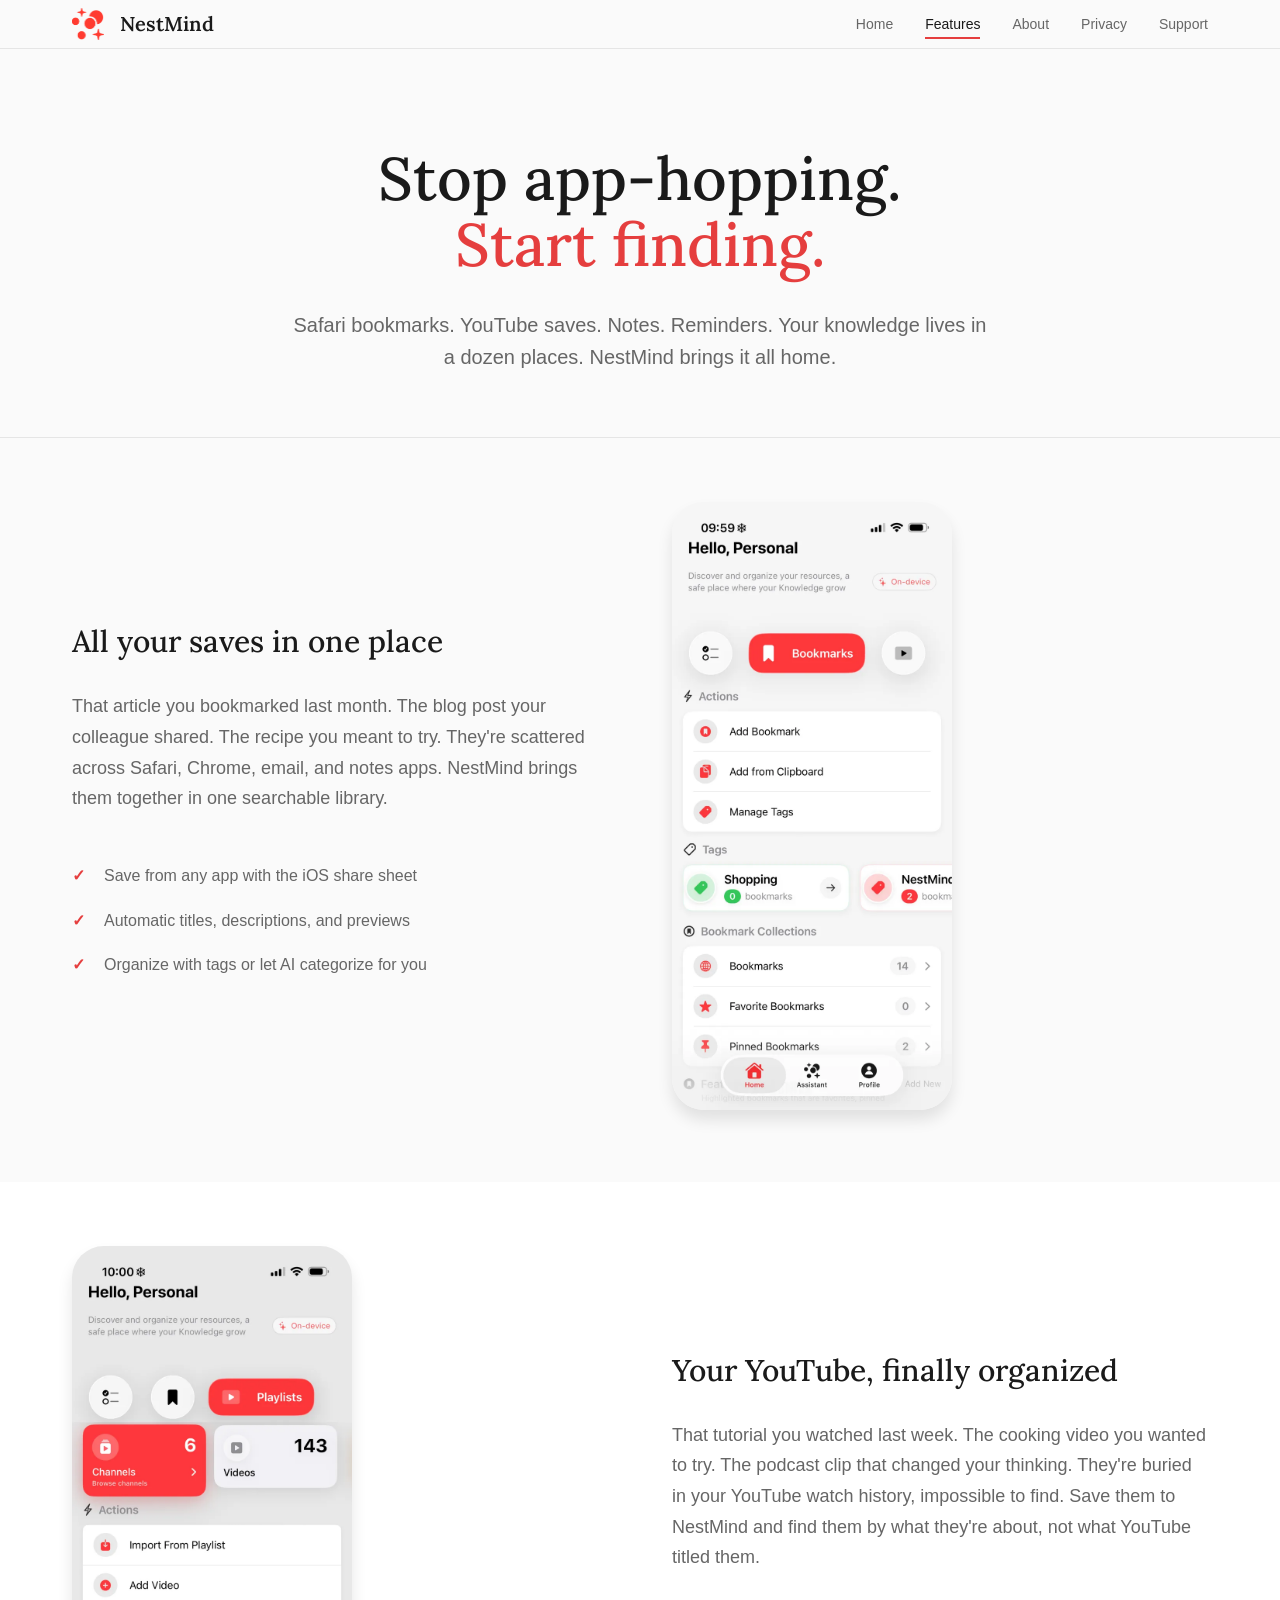
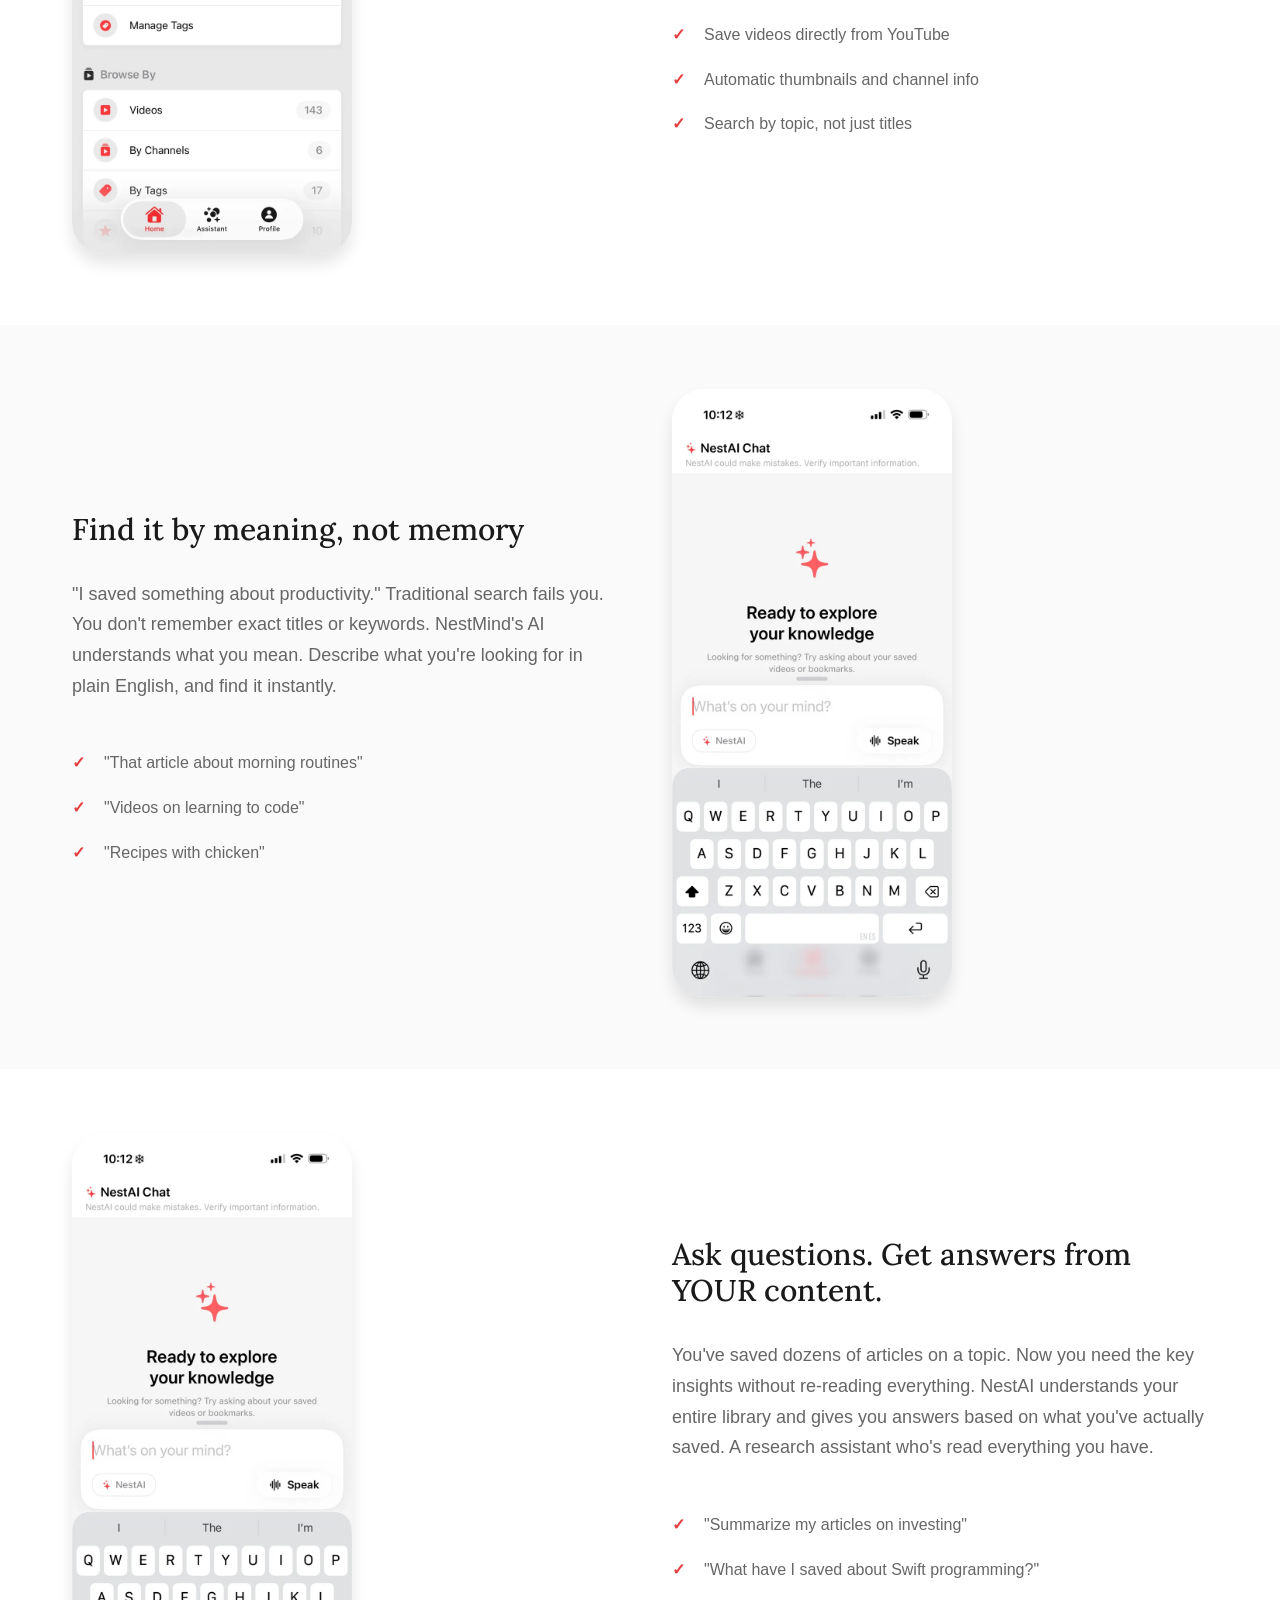
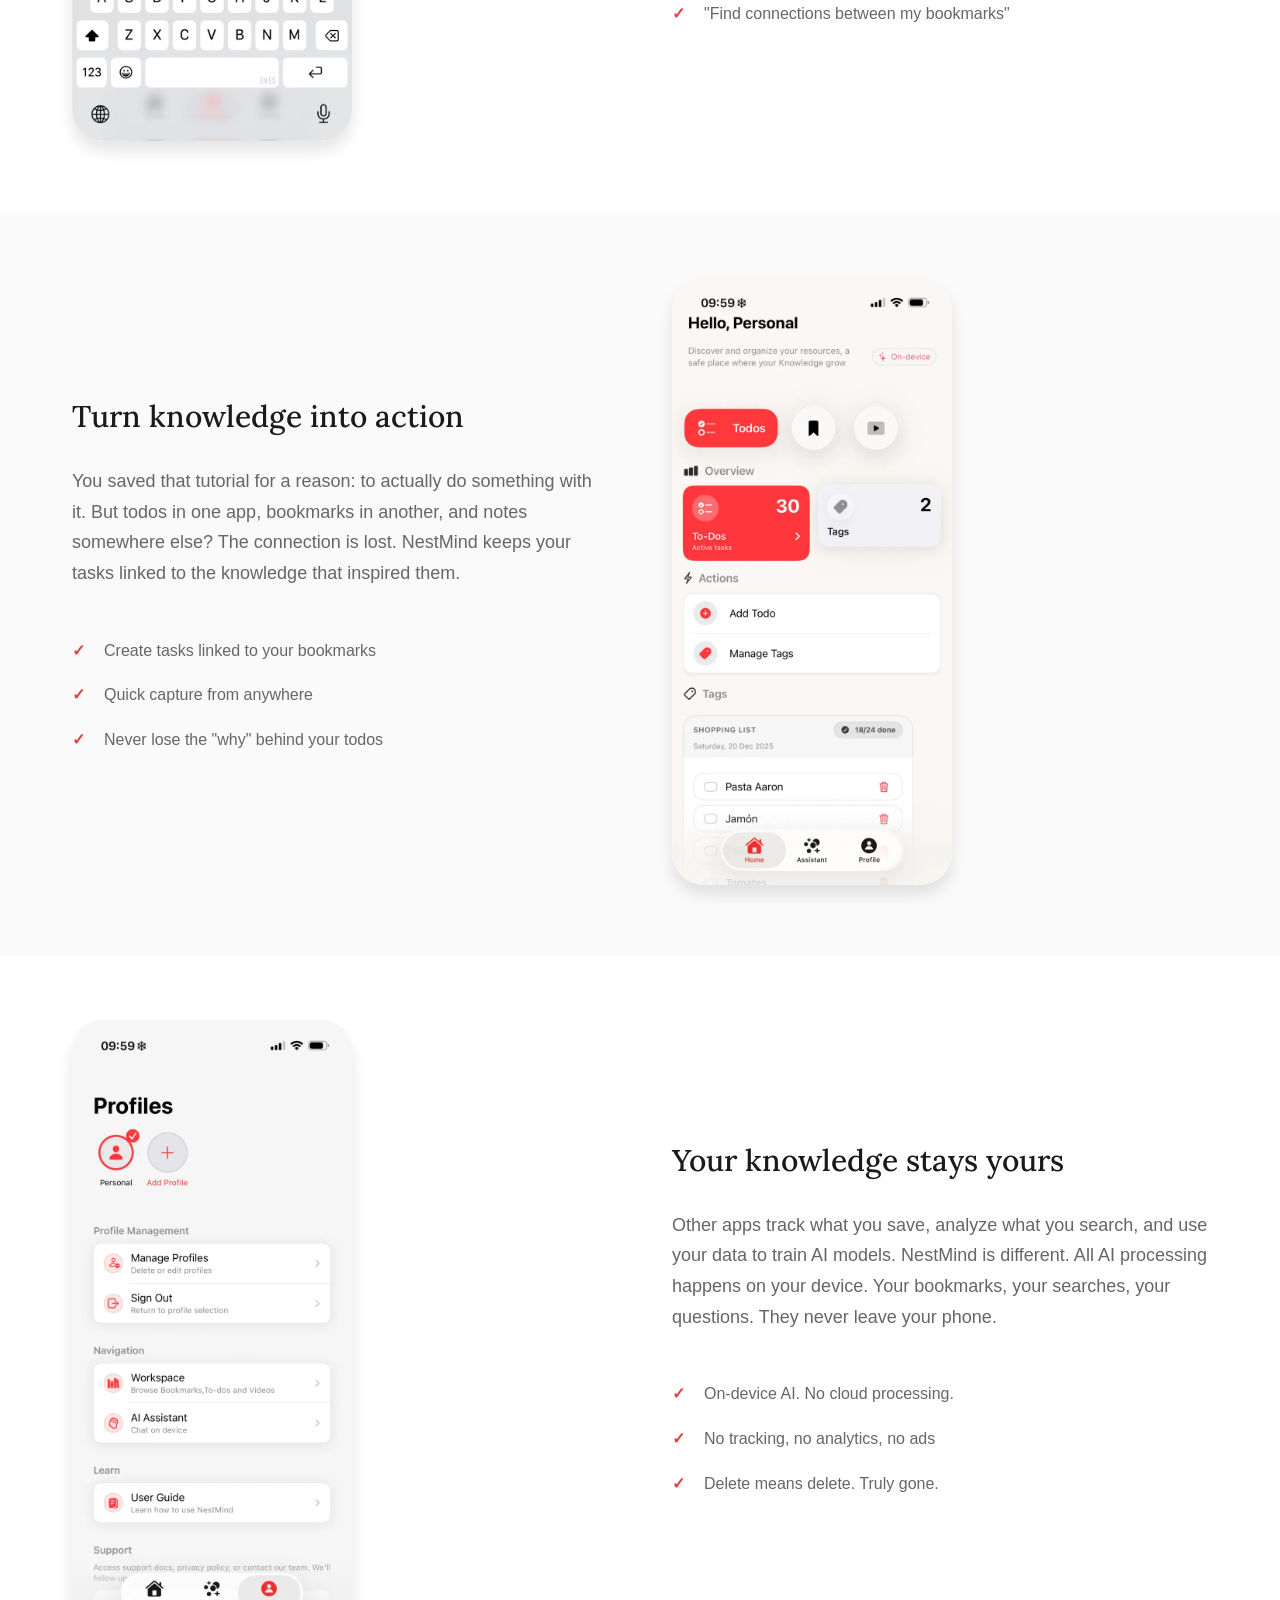
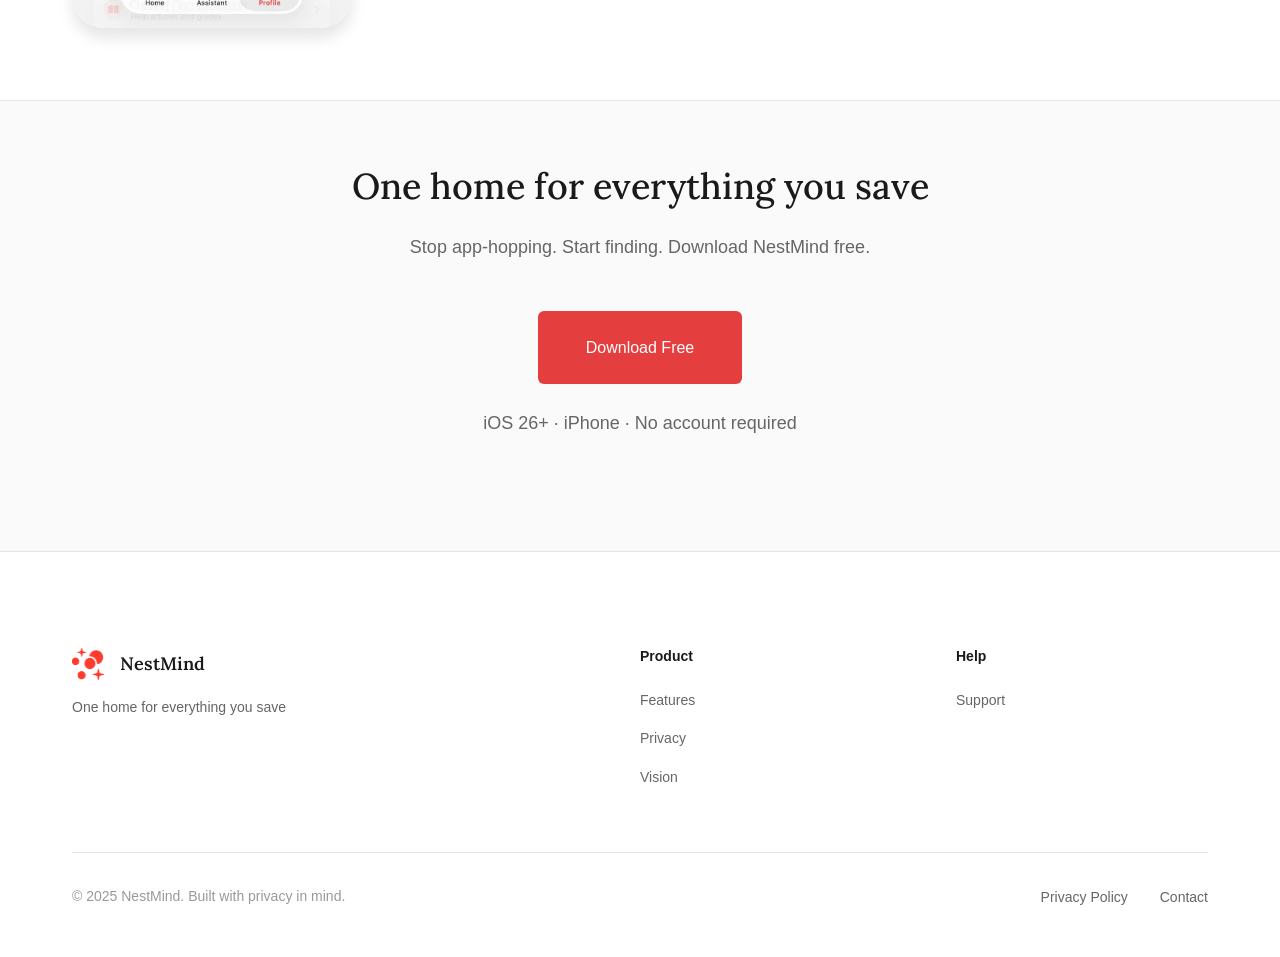
==== features.html @ b5175167 "new website" ====
<!doctype html>
<html lang="en">
    <head>
        <meta charset="UTF-8" />
        <meta name="viewport" content="width=device-width, initial-scale=1.0" />
        <meta
            name="description"
            content="NestMind Features - One home for your bookmarks, videos, and todos. Find anything by meaning, not memory. All AI runs on-device."
        />
        <title>Features - NestMind</title>
        <link rel="icon" type="image/x-icon" href="favicon.ico" />
        <link rel="stylesheet" href="css/styles.css" />
    </head>
    <body>
        <!-- Navigation -->
        <nav class="nav">
            <div class="container">
                <div class="nav-content">
                    <a href="index.html" class="nav-logo">
                        <img
                            src="images/nestmind-icon.png"
                            alt="NestMind"
                            class="logo-icon"
                            style="width: 32px; height: 32px"
                        />
                        <span class="logo-text">NestMind</span>
                    </a>
                    <div class="nav-links">
                        <a href="index.html" class="nav-link">Home</a>
                        <a href="features.html" class="nav-link active"
                            >Features</a
                        >
                        <a href="vision.html" class="nav-link">About</a>
                        <a href="privacy.html" class="nav-link">Privacy</a>
                        <a href="support.html" class="nav-link">Support</a>
                    </div>
                </div>
            </div>
        </nav>

        <!-- Hero -->
        <section
            class="hero"
            style="padding: var(--space-3xl) 0 var(--space-2xl)"
        >
            <div class="container">
                <h1 class="hero-title" style="text-align: center">
                    Stop app-hopping.<br />
                    <span class="gradient-text">Start finding.</span>
                </h1>
                <p
                    class="hero-description"
                    style="text-align: center; max-width: 700px; margin: 0 auto"
                >
                    Safari bookmarks. YouTube saves. Notes. Reminders. Your
                    knowledge lives in a dozen places. NestMind brings it all
                    home.
                </p>
            </div>
        </section>

        <!-- Feature: Smart Library -->
        <section class="feature-detail" id="smart-library">
            <div class="container">
                <div class="feature-detail-grid">
                    <div class="feature-detail-content slide-left">
                        <h2 class="feature-detail-title">
                            All your saves in one place
                        </h2>
                        <p class="feature-detail-description">
                            That article you bookmarked last month. The blog
                            post your colleague shared. The recipe you meant to
                            try. They're scattered across Safari, Chrome, email,
                            and notes apps. NestMind brings them together in one
                            searchable library.
                        </p>
                        <ul class="feature-list-simple">
                            <li>Save from any app with the iOS share sheet</li>
                            <li>
                                Automatic titles, descriptions, and previews
                            </li>
                            <li>
                                Organize with tags or let AI categorize for you
                            </li>
                        </ul>
                    </div>
                    <div class="feature-detail-visual slide-right">
                        <div class="phone-mockup">
                            <img
                                src="images/screenshot-bookmarks.webp"
                                alt="Your personal library"
                            />
                        </div>
                    </div>
                </div>
            </div>
        </section>

        <!-- Feature: YouTube Videos -->
        <section class="feature-detail alt" id="videos">
            <div class="container">
                <div class="feature-detail-grid">
                    <div class="feature-detail-visual slide-left">
                        <div class="phone-mockup">
                            <img
                                src="images/screenshot-home.webp"
                                alt="Your video library"
                            />
                        </div>
                    </div>
                    <div class="feature-detail-content slide-right">
                        <h2 class="feature-detail-title">
                            Your YouTube, finally organized
                        </h2>
                        <p class="feature-detail-description">
                            That tutorial you watched last week. The cooking
                            video you wanted to try. The podcast clip that
                            changed your thinking. They're buried in your
                            YouTube watch history, impossible to find. Save them
                            to NestMind and find them by what they're about, not
                            what YouTube titled them.
                        </p>
                        <ul class="feature-list-simple">
                            <li>Save videos directly from YouTube</li>
                            <li>Automatic thumbnails and channel info</li>
                            <li>Search by topic, not just titles</li>
                        </ul>
                    </div>
                </div>
            </div>
        </section>

        <!-- Feature: Semantic Search -->
        <section class="feature-detail" id="semantic-search">
            <div class="container">
                <div class="feature-detail-grid">
                    <div class="feature-detail-content slide-left">
                        <h2 class="feature-detail-title">
                            Find it by meaning, not memory
                        </h2>
                        <p class="feature-detail-description">
                            "I saved something about productivity." Traditional
                            search fails you. You don't remember exact titles or
                            keywords. NestMind's AI understands what you mean.
                            Describe what you're looking for in plain English,
                            and find it instantly.
                        </p>
                        <ul class="feature-list-simple">
                            <li>"That article about morning routines"</li>
                            <li>"Videos on learning to code"</li>
                            <li>"Recipes with chicken"</li>
                        </ul>
                    </div>
                    <div class="feature-detail-visual slide-right">
                        <div class="phone-mockup">
                            <img
                                src="images/screenshot-assistant.webp"
                                alt="Semantic search"
                            />
                        </div>
                    </div>
                </div>
            </div>
        </section>

        <!-- Feature: AI Assistant -->
        <section class="feature-detail alt" id="ai-assistant">
            <div class="container">
                <div class="feature-detail-grid">
                    <div class="feature-detail-visual slide-left">
                        <div class="phone-mockup">
                            <img
                                src="images/screenshot-assistant.webp"
                                alt="AI assistant"
                            />
                        </div>
                    </div>
                    <div class="feature-detail-content slide-right">
                        <h2 class="feature-detail-title">
                            Ask questions. Get answers from YOUR content.
                        </h2>
                        <p class="feature-detail-description">
                            You've saved dozens of articles on a topic. Now you
                            need the key insights without re-reading everything.
                            NestAI understands your entire library and gives you
                            answers based on what you've actually saved. A
                            research assistant who's read everything you have.
                        </p>
                        <ul class="feature-list-simple">
                            <li>"Summarize my articles on investing"</li>
                            <li>
                                "What have I saved about Swift programming?"
                            </li>
                            <li>"Find connections between my bookmarks"</li>
                        </ul>
                    </div>
                </div>
            </div>
        </section>

        <!-- Feature: Task Management -->
        <section class="feature-detail" id="todos">
            <div class="container">
                <div class="feature-detail-grid">
                    <div class="feature-detail-content slide-left">
                        <h2 class="feature-detail-title">
                            Turn knowledge into action
                        </h2>
                        <p class="feature-detail-description">
                            You saved that tutorial for a reason: to actually do
                            something with it. But todos in one app, bookmarks
                            in another, and notes somewhere else? The connection
                            is lost. NestMind keeps your tasks linked to the
                            knowledge that inspired them.
                        </p>
                        <ul class="feature-list-simple">
                            <li>Create tasks linked to your bookmarks</li>
                            <li>Quick capture from anywhere</li>
                            <li>Never lose the "why" behind your todos</li>
                        </ul>
                    </div>
                    <div class="feature-detail-visual slide-right">
                        <div class="phone-mockup">
                            <img
                                src="images/screenshot-todos.webp"
                                alt="Task management"
                            />
                        </div>
                    </div>
                </div>
            </div>
        </section>

        <!-- Feature: Privacy -->
        <section class="feature-detail alt" id="privacy">
            <div class="container">
                <div class="feature-detail-grid">
                    <div class="feature-detail-visual slide-left">
                        <div class="phone-mockup">
                            <img
                                src="images/screenshot-settings.webp"
                                alt="Privacy settings"
                            />
                        </div>
                    </div>
                    <div class="feature-detail-content slide-right">
                        <h2 class="feature-detail-title">
                            Your knowledge stays yours
                        </h2>
                        <p class="feature-detail-description">
                            Other apps track what you save, analyze what you
                            search, and use your data to train AI models.
                            NestMind is different. All AI processing happens on
                            your device. Your bookmarks, your searches, your
                            questions. They never leave your phone.
                        </p>
                        <ul class="feature-list-simple">
                            <li>On-device AI. No cloud processing.</li>
                            <li>No tracking, no analytics, no ads</li>
                            <li>Delete means delete. Truly gone.</li>
                        </ul>
                    </div>
                </div>
            </div>
        </section>

        <!-- CTA -->
        <section class="final-cta">
            <div class="container">
                <div class="cta-content fade-in">
                    <h2>One home for everything you save</h2>
                    <p>
                        Stop app-hopping. Start finding. Download NestMind free.
                    </p>
                    <div class="cta-buttons">
                        <a
                            href="https://apps.apple.com/app/nestmind"
                            class="btn btn-primary btn-large"
                            >Download Free</a
                        >
                    </div>
                    <p class="cta-note">
                        iOS 26+ · iPhone · No account required
                    </p>
                </div>
            </div>
        </section>

        <!-- Footer -->
        <footer class="footer">
            <div class="container">
                <div class="footer-content">
                    <div class="footer-section">
                        <div class="footer-logo">
                            <img
                                src="images/nestmind-icon.png"
                                alt="NestMind"
                                class="logo-icon"
                                style="width: 32px; height: 32px"
                            />
                            <span class="logo-text">NestMind</span>
                        </div>
                        <p class="footer-tagline">
                            One home for everything you save
                        </p>
                    </div>

                    <div class="footer-section">
                        <h4>Product</h4>
                        <a href="features.html">Features</a>
                        <a href="privacy.html">Privacy</a>
                        <a href="vision.html">Vision</a>
                    </div>

                    <div class="footer-section">
                        <h4>Help</h4>
                        <a href="support.html">Support</a>
                    </div>
                </div>

                <div class="footer-bottom">
                    <p>© 2025 NestMind. Built with privacy in mind.</p>
                    <div class="footer-links">
                        <a href="privacy.html">Privacy Policy</a>
                        <a href="support.html">Contact</a>
                    </div>
                </div>
            </div>
        </footer>
        <script src="js/animations.js"></script>
    </body>
</html>
---- css/styles.css ----
/* ============================================
   ZED-INSPIRED DESIGN SYSTEM
   Clean, Professional, Editorial
   ============================================ */

/* Import Lora serif for headings */
@import url("https://fonts.googleapis.com/css2?family=Lora:wght@400;500;600;700&display=swap");

/* ============================================
   CSS CUSTOM PROPERTIES (DESIGN TOKENS)
   ============================================ */

:root {
    /* Colors - Light Mode (Default) */
    --color-bg-primary: #fafafa;
    --color-bg-secondary: #ffffff;
    --color-bg-tertiary: #f0f0f0;
    --color-text-primary: #1a1a1a;
    --color-text-secondary: #666666;
    --color-text-tertiary: #999999;
    --color-border: #e5e5e5;
    --color-accent: #e53e3e;
    --color-accent-hover: #c53030;

    /* Spacing System */
    --space-xs: 8px;
    --space-sm: 16px;
    --space-md: 24px;
    --space-lg: 32px;
    --space-xl: 48px;
    --space-2xl: 64px;
    --space-3xl: 96px;
    --space-4xl: 128px;

    /* Typography */
    --font-sans:
        -apple-system, BlinkMacSystemFont, "Segoe UI", "Roboto", sans-serif;
    --font-serif: "Lora", Georgia, serif;
    --font-mono: "SF Mono", "Monaco", "Inconsolata", monospace;

    --text-xs: 13px;
    --text-sm: 14px;
    --text-base: 16px;
    --text-lg: 18px;
    --text-xl: 20px;
    --text-2xl: 24px;
    --text-3xl: 30px;
    --text-4xl: 36px;
    --text-5xl: 48px;
    --text-6xl: 60px;
    --text-7xl: 72px;

    /* Layout */
    --container-width: 1200px;

    /* Animation */
    --transition-fast: 150ms;
    --transition-base: 200ms;
    --transition-slow: 300ms;
    --ease-in-out: cubic-bezier(0.4, 0, 0.2, 1);
    --ease-out: cubic-bezier(0, 0, 0.2, 1);

    /* Shadows */
    --shadow-sm: 0 1px 2px rgba(0, 0, 0, 0.05);
    --shadow-md: 0 4px 6px rgba(0, 0, 0, 0.07);
    --shadow-lg: 0 10px 15px rgba(0, 0, 0, 0.1);
}

/* Dark Mode Colors */
.dark {
    --color-bg-primary: #0a0a0a;
    --color-bg-secondary: #141414;
    --color-bg-tertiary: #1f1f1f;
    --color-text-primary: #fafafa;
    --color-text-secondary: #a0a0a0;
    --color-text-tertiary: #6b6b6b;
    --color-border: #2a2a2a;
    --shadow-sm: 0 1px 2px rgba(0, 0, 0, 0.3);
    --shadow-md: 0 4px 6px rgba(0, 0, 0, 0.4);
    --shadow-lg: 0 10px 15px rgba(0, 0, 0, 0.5);
}

/* ============================================
   RESET & BASE STYLES
   ============================================ */

* {
    margin: 0;
    padding: 0;
    box-sizing: border-box;
}

html {
    scroll-behavior: smooth;
    background-color: #fafafa;
}

body {
    font-family: var(--font-sans);
    font-size: var(--text-base);
    line-height: 1.6;
    color: var(--color-text-primary);
    background-color: #fafafa !important;
    -webkit-font-smoothing: antialiased;
    -moz-osx-font-smoothing: grayscale;
    transition:
        background-color var(--transition-base) var(--ease-in-out),
        color var(--transition-base) var(--ease-in-out);
}

.disable-transitions * {
    transition: none !important;
}

/* ============================================
   TYPOGRAPHY
   ============================================ */

h1,
h2,
h3,
h4,
h5,
h6 {
    font-family: var(--font-serif);
    font-weight: 500;
    line-height: 1.2;
    color: var(--color-text-primary);
}

h1 {
    font-size: var(--text-6xl);
}
h2 {
    font-size: var(--text-4xl);
}
h3 {
    font-size: var(--text-2xl);
}
h4 {
    font-size: var(--text-xl);
}
h5 {
    font-size: var(--text-lg);
}
h6 {
    font-size: var(--text-base);
}

p {
    margin-bottom: var(--space-md);
    color: var(--color-text-secondary);
    line-height: 1.7;
}

a {
    color: var(--color-accent);
    text-decoration: none;
    transition: color var(--transition-base) var(--ease-in-out);
}

a:hover {
    color: var(--color-accent-hover);
}

/* ============================================
   LAYOUT
   ============================================ */

.container {
    max-width: var(--container-width);
    margin: 0 auto;
    padding: 0 var(--space-lg);
}

@media (max-width: 768px) {
    .container {
        padding: 0 var(--space-md);
    }
}

/* ============================================
   NAVIGATION
   ============================================ */

.nav {
    position: sticky;
    top: 0;
    z-index: 1000;
    background-color: var(--color-bg-primary);
    border-bottom: 1px solid var(--color-border);
}

.nav-content {
    display: flex;
    justify-content: space-between;
    align-items: center;
    padding: var(--space-xs) 0;
}

.nav-logo {
    display: flex;
    align-items: center;
    gap: var(--space-sm);
    font-family: var(--font-serif);
    font-size: var(--text-xl);
    font-weight: 600;
    color: var(--color-text-primary);
}

.nav-logo:hover {
    color: var(--color-text-primary);
}

.logo-icon {
    font-size: var(--text-2xl);
}

.nav-links {
    display: flex;
    align-items: center;
    gap: var(--space-lg);
}

.nav-link {
    position: relative;
    color: var(--color-text-secondary);
    font-size: var(--text-sm);
    font-weight: 500;
    transition: color var(--transition-base) var(--ease-in-out);
}

.nav-link::after {
    content: "";
    position: absolute;
    bottom: -4px;
    left: 0;
    width: 0;
    height: 2px;
    background-color: var(--color-accent);
    transition: width var(--transition-slow) var(--ease-out);
}

.nav-link:hover,
.nav-link.active {
    color: var(--color-text-primary);
}

.nav-link:hover::after,
.nav-link.active::after {
    width: 100%;
}

/* Theme Toggle */
.theme-toggle {
    background: none;
    border: 1px solid var(--color-border);
    border-radius: 50%;
    width: 36px;
    height: 36px;
    display: flex;
    align-items: center;
    justify-content: center;
    cursor: pointer;
    transition: all var(--transition-base) var(--ease-in-out);
}

.theme-toggle:hover {
    background-color: var(--color-bg-secondary);
}

.theme-icon {
    font-size: var(--text-base);
}

/* ============================================
   HERO SECTION
   ============================================ */

.hero {
    position: relative;
    padding: var(--space-2xl) 0;
    border-bottom: 1px solid var(--color-border);
}

.hero-content {
    max-width: 800px;
}

.hero-badge {
    display: inline-flex;
    align-items: center;
    gap: var(--space-sm);
    padding: var(--space-xs) var(--space-md);
    background-color: var(--color-bg-secondary);
    border: 1px solid var(--color-border);
    border-radius: 999px;
    font-size: var(--text-sm);
    color: var(--color-accent);
    margin-bottom: var(--space-lg);
}

.badge-dot {
    width: 6px;
    height: 6px;
    background-color: var(--color-accent);
    border-radius: 50%;
    animation: pulse 2s ease-in-out infinite;
}

@keyframes pulse {
    0%,
    100% {
        opacity: 1;
    }
    50% {
        opacity: 0.5;
    }
}

.hero-title {
    font-family: var(--font-serif);
    font-size: var(--text-6xl);
    font-weight: 500;
    margin-bottom: var(--space-lg);
    line-height: 1.1;
}

@media (max-width: 768px) {
    .hero-title {
        font-size: var(--text-4xl);
    }
}

.gradient-text {
    color: var(--color-accent);
}

.hero-description {
    font-size: var(--text-xl);
    line-height: 1.6;
    color: var(--color-text-secondary);
    margin-bottom: var(--space-md);
}

.hero-subdescription {
    font-size: var(--text-lg);
    line-height: 1.6;
    color: var(--color-text-tertiary);
    margin-bottom: var(--space-xl);
}

.hero-cta {
    display: flex;
    gap: var(--space-md);
}

@media (max-width: 640px) {
    .hero-cta {
        flex-direction: column;
    }
}

/* ============================================
   BUTTONS
   ============================================ */

.btn {
    display: inline-flex;
    align-items: center;
    justify-content: center;
    padding: var(--space-sm) var(--space-lg);
    font-size: var(--text-sm);
    font-weight: 500;
    border: none;
    border-radius: 6px;
    cursor: pointer;
    transition: all var(--transition-base) var(--ease-in-out);
    font-family: inherit;
    text-decoration: none;
}

.btn-primary {
    background-color: var(--color-accent);
    color: white;
}

.btn-primary:hover {
    background-color: var(--color-accent-hover);
    color: white;
    transform: translateY(-1px);
    box-shadow: var(--shadow-md);
}

.btn-secondary {
    background-color: var(--color-bg-secondary);
    color: var(--color-text-primary);
    border: 1px solid var(--color-border);
}

.btn-secondary:hover {
    background-color: var(--color-bg-tertiary);
    color: var(--color-text-primary);
}

.btn-large {
    padding: var(--space-md) var(--space-xl);
    font-size: var(--text-base);
}

/* ============================================
   SECTIONS
   ============================================ */

.section-title {
    font-family: var(--font-serif);
    text-align: center;
    margin-bottom: var(--space-md);
    font-size: var(--text-4xl);
    font-weight: 500;
}

.section-subtitle {
    text-align: center;
    font-size: var(--text-lg);
    color: var(--color-text-secondary);
    margin-bottom: var(--space-3xl);
    max-width: 600px;
    margin-left: auto;
    margin-right: auto;
}

/* ============================================
   PROBLEM & SOLUTION SECTION
   ============================================ */

.problem-solution {
    padding: var(--space-4xl) 0;
}

.section-header {
    text-align: center;
    margin-bottom: var(--space-3xl);
}

.problem-grid {
    display: grid;
    grid-template-columns: repeat(3, 1fr);
    gap: var(--space-lg);
    margin-bottom: var(--space-3xl);
}

@media (max-width: 1024px) {
    .problem-grid {
        grid-template-columns: 1fr;
    }
}

.problem-card {
    padding: var(--space-xl);
    background-color: var(--color-bg-secondary);
    border-radius: 8px;
    border: 1px solid var(--color-border);
}

.problem-number {
    font-family: var(--font-mono);
    font-size: var(--text-sm);
    color: var(--color-accent);
    font-weight: 600;
    margin-bottom: var(--space-md);
}

.problem-card h3 {
    font-family: var(--font-serif);
    font-size: var(--text-xl);
    font-weight: 500;
    margin-bottom: var(--space-sm);
}

.problem-card p {
    font-size: var(--text-base);
    color: var(--color-text-secondary);
    line-height: 1.7;
    margin: 0;
}

/* Solution Box */
.solution-box {
    padding: var(--space-2xl);
    background-color: var(--color-bg-secondary);
    border-radius: 8px;
    border: 1px solid var(--color-accent);
}

.solution-title {
    font-family: var(--font-serif);
    font-size: var(--text-2xl);
    font-weight: 500;
    text-align: center;
    margin-bottom: var(--space-2xl);
}

.solution-grid {
    display: grid;
    grid-template-columns: repeat(2, 1fr);
    gap: var(--space-md);
}

@media (max-width: 768px) {
    .solution-grid {
        grid-template-columns: 1fr;
    }
}

.solution-item {
    display: flex;
    align-items: center;
    gap: var(--space-md);
    padding: var(--space-md);
    background-color: var(--color-bg-primary);
    border-radius: 6px;
}

.solution-label {
    font-size: var(--text-sm);
    color: var(--color-text-tertiary);
    flex: 1;
}

.solution-arrow {
    color: var(--color-accent);
    font-size: var(--text-lg);
}

.solution-value {
    font-size: var(--text-sm);
    color: var(--color-text-primary);
    font-weight: 500;
    flex: 1;
}

/* ============================================
   VALUE PILLARS
   ============================================ */

.value-pillars {
    padding: var(--space-4xl) 0;
    background-color: var(--color-bg-secondary);
}

.pillars-grid {
    display: grid;
    grid-template-columns: repeat(3, 1fr);
    gap: var(--space-xl);
}

@media (max-width: 1024px) {
    .pillars-grid {
        grid-template-columns: 1fr;
    }
}

.pillar-card {
    text-align: center;
    padding: var(--space-xl);
}

.pillar-icon {
    font-size: 48px;
    margin-bottom: var(--space-md);
}

.pillar-card h3 {
    font-family: var(--font-serif);
    font-size: var(--text-xl);
    font-weight: 500;
    margin-bottom: var(--space-sm);
}

.pillar-card p {
    font-size: var(--text-base);
    color: var(--color-text-secondary);
    line-height: 1.7;
    margin: 0;
}

/* ============================================
   FEATURES OVERVIEW
   ============================================ */

.features-overview {
    padding: var(--space-4xl) 0;
}

.features-grid {
    display: grid;
    grid-template-columns: repeat(3, 1fr);
    gap: var(--space-lg);
}

@media (max-width: 1024px) {
    .features-grid {
        grid-template-columns: repeat(2, 1fr);
    }
}

@media (max-width: 768px) {
    .features-grid {
        grid-template-columns: 1fr;
    }
}

.feature-card {
    padding: var(--space-xl);
    background-color: var(--color-bg-secondary);
    border-radius: 8px;
    border: 1px solid var(--color-border);
    transition: border-color var(--transition-base) var(--ease-in-out);
}

.feature-card:hover {
    border-color: var(--color-accent);
}

.feature-icon {
    font-size: 36px;
    margin-bottom: var(--space-md);
}

.feature-card h3 {
    font-family: var(--font-serif);
    font-size: var(--text-lg);
    font-weight: 500;
    margin-bottom: var(--space-sm);
}

.feature-card p {
    font-size: var(--text-sm);
    color: var(--color-text-secondary);
    line-height: 1.7;
    margin-bottom: var(--space-md);
}

.feature-link {
    font-size: var(--text-sm);
    color: var(--color-accent);
    font-weight: 500;
}

.feature-link:hover {
    color: var(--color-accent-hover);
}

/* ============================================
   PRIVACY COMMITMENT
   ============================================ */

.privacy-commitment {
    padding: var(--space-4xl) 0;
    background-color: var(--color-bg-secondary);
}

.privacy-content {
    max-width: 800px;
    margin: 0 auto;
}

.privacy-grid {
    display: grid;
    grid-template-columns: repeat(2, 1fr);
    gap: var(--space-xl);
    margin-top: var(--space-2xl);
}

@media (max-width: 768px) {
    .privacy-grid {
        grid-template-columns: 1fr;
    }
}

.privacy-feature {
    display: flex;
    gap: var(--space-md);
}

.privacy-check {
    font-size: var(--text-xl);
    color: var(--color-accent);
    flex-shrink: 0;
}

.privacy-text h4 {
    font-family: var(--font-serif);
    font-size: var(--text-base);
    font-weight: 500;
    margin-bottom: var(--space-xs);
}

.privacy-text p {
    font-size: var(--text-sm);
    color: var(--color-text-secondary);
    line-height: 1.7;
    margin: 0;
}

.privacy-cta {
    display: inline-block;
    font-size: var(--text-base);
    color: var(--color-accent);
    font-weight: 500;
    margin-top: var(--space-xl);
}

.privacy-cta:hover {
    color: var(--color-accent-hover);
}

/* ============================================
   FINAL CTA
   ============================================ */

.final-cta {
    padding: var(--space-2xl) 0;
    text-align: center;
    border-top: 1px solid var(--color-border);
}

.cta-content h2 {
    font-family: var(--font-serif);
    font-size: var(--text-4xl);
    font-weight: 500;
    margin-bottom: var(--space-md);
}

@media (max-width: 768px) {
    .cta-content h2 {
        font-size: var(--text-2xl);
    }
}

.cta-content p {
    font-size: var(--text-lg);
    color: var(--color-text-secondary);
    margin-bottom: var(--space-xl);
}

.cta-buttons {
    display: flex;
    gap: var(--space-md);
    justify-content: center;
    margin-bottom: var(--space-md);
}

@media (max-width: 640px) {
    .cta-buttons {
        flex-direction: column;
        align-items: center;
    }
}

.cta-note {
    font-size: var(--text-sm);
    color: var(--color-text-tertiary);
}

/* ============================================
   FOOTER
   ============================================ */

.footer {
    background-color: var(--color-bg-secondary);
    border-top: 1px solid var(--color-border);
    padding: var(--space-3xl) 0 var(--space-xl);
}

.footer-content {
    display: grid;
    grid-template-columns: 2fr 1fr 1fr;
    gap: var(--space-2xl);
    margin-bottom: var(--space-xl);
}

@media (max-width: 768px) {
    .footer-content {
        grid-template-columns: 1fr;
        gap: var(--space-xl);
    }
}

.footer-section h4 {
    font-family: var(--font-sans);
    font-size: var(--text-sm);
    font-weight: 600;
    margin-bottom: var(--space-md);
    color: var(--color-text-primary);
}

.footer-section a {
    display: block;
    font-size: var(--text-sm);
    color: var(--color-text-secondary);
    margin-bottom: var(--space-sm);
}

.footer-section a:hover {
    color: var(--color-text-primary);
}

.footer-logo {
    display: flex;
    align-items: center;
    gap: var(--space-sm);
    font-family: var(--font-serif);
    font-size: var(--text-lg);
    font-weight: 600;
    margin-bottom: var(--space-sm);
    color: var(--color-text-primary);
}

.footer-tagline {
    font-size: var(--text-sm);
    color: var(--color-text-secondary);
}

.footer-bottom {
    display: flex;
    justify-content: space-between;
    align-items: center;
    padding-top: var(--space-lg);
    border-top: 1px solid var(--color-border);
}

@media (max-width: 640px) {
    .footer-bottom {
        flex-direction: column;
        gap: var(--space-md);
        text-align: center;
    }
}

.footer-bottom p {
    font-size: var(--text-sm);
    color: var(--color-text-tertiary);
    margin: 0;
}

.footer-links {
    display: flex;
    gap: var(--space-lg);
}

.footer-links a {
    font-size: var(--text-sm);
    color: var(--color-text-secondary);
}

.footer-links a:hover {
    color: var(--color-text-primary);
}

/* ============================================
   FEATURE DETAIL PAGES
   ============================================ */

.feature-detail {
    padding: var(--space-2xl) 0;
}

.feature-detail.alt {
    background-color: var(--color-bg-secondary);
}

.feature-detail-grid {
    display: grid;
    grid-template-columns: 1fr 1fr;
    gap: var(--space-2xl);
    align-items: center;
}

@media (max-width: 1024px) {
    .feature-detail-grid {
        grid-template-columns: 1fr;
    }
}

.feature-badge {
    font-family: var(--font-mono);
    font-size: var(--text-sm);
    color: var(--color-accent);
    font-weight: 600;
    margin-bottom: var(--space-md);
}

.feature-detail-title {
    font-family: var(--font-serif);
    font-size: var(--text-3xl);
    font-weight: 500;
    margin-bottom: var(--space-lg);
}

.feature-detail-description {
    font-size: var(--text-lg);
    color: var(--color-text-secondary);
    line-height: 1.7;
    margin-bottom: var(--space-xl);
}

.feature-detail-content h3 {
    font-family: var(--font-serif);
    font-size: var(--text-xl);
    font-weight: 500;
    margin: var(--space-xl) 0 var(--space-md);
}

.feature-list {
    list-style: none;
    padding: 0;
    margin-bottom: var(--space-xl);
}

.feature-list li {
    font-size: var(--text-sm);
    color: var(--color-text-secondary);
    line-height: 1.7;
    padding-left: var(--space-lg);
    margin-bottom: var(--space-sm);
    position: relative;
}

.feature-list li::before {
    content: "→";
    position: absolute;
    left: 0;
    color: var(--color-accent);
}

.feature-list-simple {
    list-style: none;
    padding: 0;
    margin-top: var(--space-lg);
}

.feature-list-simple li {
    font-size: var(--text-base);
    color: var(--color-text-secondary);
    line-height: 1.8;
    padding-left: var(--space-lg);
    margin-bottom: var(--space-sm);
    position: relative;
}

.feature-list-simple li::before {
    content: "✓";
    position: absolute;
    left: 0;
    color: var(--color-accent);
    font-weight: 600;
}

.feature-visual-card {
    padding: var(--space-2xl);
    background-color: var(--color-bg-secondary);
    border-radius: 8px;
    border: 1px solid var(--color-accent);
    text-align: center;
}

.feature-detail.alt .feature-visual-card {
    background-color: var(--color-bg-primary);
}

.visual-icon {
    font-size: 64px;
    margin-bottom: var(--space-md);
}

.feature-visual-card h4 {
    font-family: var(--font-serif);
    font-size: var(--text-xl);
    font-weight: 500;
    margin-bottom: var(--space-sm);
}

.feature-visual-card p {
    font-size: var(--text-sm);
    color: var(--color-text-secondary);
    line-height: 1.7;
    margin: 0;
}

/* ============================================
   DOCS NAVIGATION (for docs pages)
   ============================================ */

.docs-nav {
    position: sticky;
    top: 0;
    z-index: 1000;
    background-color: var(--color-bg-primary);
    border-bottom: 1px solid var(--color-border);
}

.docs-nav-content {
    max-width: var(--container-width);
    margin: 0 auto;
    padding: var(--space-md) var(--space-lg);
    display: flex;
    justify-content: space-between;
    align-items: center;
}

.docs-nav-left,
.docs-nav-right {
    flex: 1;
}

.docs-nav-right {
    display: flex;
    justify-content: flex-end;
}

.docs-nav-center {
    display: flex;
    gap: var(--space-lg);
}

.docs-logo {
    display: flex;
    align-items: center;
    gap: var(--space-sm);
    font-family: var(--font-serif);
    font-size: var(--text-xl);
    font-weight: 600;
    color: var(--color-text-primary);
}

.docs-logo:hover {
    color: var(--color-text-primary);
}

.docs-nav-link {
    color: var(--color-text-secondary);
    font-size: var(--text-sm);
    font-weight: 500;
    transition: color var(--transition-base) var(--ease-in-out);
}

.docs-nav-link:hover,
.docs-nav-link.active {
    color: var(--color-text-primary);
}

.theme-toggle-docs {
    background: none;
    border: 1px solid var(--color-border);
    border-radius: 50%;
    width: 36px;
    height: 36px;
    display: flex;
    align-items: center;
    justify-content: center;
    cursor: pointer;
    transition: all var(--transition-base) var(--ease-in-out);
}

.theme-toggle-docs:hover {
    background-color: var(--color-bg-secondary);
}

/* ============================================
   SCROLL ANIMATIONS
   ============================================ */

/* Base state - hidden before animation */
.fade-in {
    opacity: 0;
    transform: translateY(20px);
    transition:
        opacity 0.6s ease-out,
        transform 0.6s ease-out;
}

.fade-in.visible {
    opacity: 1;
    transform: translateY(0);
}

/* Staggered children animation */
.stagger-children > * {
    opacity: 0;
    transform: translateY(20px);
    transition:
        opacity 0.5s ease-out,
        transform 0.5s ease-out;
}

.stagger-children.visible > *:nth-child(1) {
    transition-delay: 0ms;
}
.stagger-children.visible > *:nth-child(2) {
    transition-delay: 100ms;
}
.stagger-children.visible > *:nth-child(3) {
    transition-delay: 200ms;
}
.stagger-children.visible > *:nth-child(4) {
    transition-delay: 300ms;
}
.stagger-children.visible > *:nth-child(5) {
    transition-delay: 400ms;
}
.stagger-children.visible > *:nth-child(6) {
    transition-delay: 500ms;
}

.stagger-children.visible > * {
    opacity: 1;
    transform: translateY(0);
}

/* Slide in from left */
.slide-left {
    opacity: 0;
    transform: translateX(-30px);
    transition:
        opacity 0.6s ease-out,
        transform 0.6s ease-out;
}

.slide-left.visible {
    opacity: 1;
    transform: translateX(0);
}

/* Slide in from right */
.slide-right {
    opacity: 0;
    transform: translateX(30px);
    transition:
        opacity 0.6s ease-out,
        transform 0.6s ease-out;
}

.slide-right.visible {
    opacity: 1;
    transform: translateX(0);
}

/* Scale up */
.scale-in {
    opacity: 0;
    transform: scale(0.95);
    transition:
        opacity 0.5s ease-out,
        transform 0.5s ease-out;
}

.scale-in.visible {
    opacity: 1;
    transform: scale(1);
}

/* Respect reduced motion preference */
@media (prefers-reduced-motion: reduce) {
    .fade-in,
    .slide-left,
    .slide-right,
    .scale-in,
    .stagger-children > * {
        opacity: 1;
        transform: none;
        transition: none;
    }
}

/* ============================================
   UTILITY CLASSES
   ============================================ */

.text-center {
    text-align: center;
}
.text-left {
    text-align: left;
}
.text-right {
    text-align: right;
}

.mb-sm {
    margin-bottom: var(--space-sm);
}
.mb-md {
    margin-bottom: var(--space-md);
}
.mb-lg {
    margin-bottom: var(--space-lg);
}
.mb-xl {
    margin-bottom: var(--space-xl);
}

.mt-sm {
    margin-top: var(--space-sm);
}
.mt-md {
    margin-top: var(--space-md);
}
.mt-lg {
    margin-top: var(--space-lg);
}
.mt-xl {
    margin-top: var(--space-xl);
}

/* ============================================
   LANDING PAGE
   ============================================ */

.landing-hero {
    min-height: 80vh;
    display: flex;
    align-items: center;
    padding: var(--space-3xl) 0;
}

.landing-hero-grid {
    display: grid;
    grid-template-columns: 1fr 1fr;
    gap: var(--space-3xl);
    align-items: center;
}

@media (max-width: 1024px) {
    .landing-hero-grid {
        grid-template-columns: 1fr;
        text-align: center;
    }
}

.landing-hero-content {
    max-width: 600px;
}

@media (max-width: 1024px) {
    .landing-hero-content {
        max-width: 700px;
        margin: 0 auto;
    }
}

.landing-hero-image {
    display: flex;
    justify-content: center;
}

@media (max-width: 1024px) {
    .landing-hero-image {
        order: -1;
        margin-bottom: var(--space-xl);
    }
}

.phone-mockup {
    position: relative;
    max-width: 280px;
}

.phone-mockup img {
    width: 100%;
    height: auto;
    border-radius: 32px;
    box-shadow: var(--shadow-lg);
}

@media (max-width: 640px) {
    .phone-mockup {
        max-width: 220px;
    }
}

.landing-title {
    font-family: var(--font-serif);
    font-size: var(--text-6xl);
    font-weight: 500;
    line-height: 1.1;
    margin-bottom: var(--space-lg);
}

@media (max-width: 768px) {
    .landing-title {
        font-size: var(--text-4xl);
    }
}

.landing-subtitle {
    font-size: var(--text-xl);
    color: var(--color-text-secondary);
    line-height: 1.6;
    margin-bottom: var(--space-xl);
}

.landing-cta {
    margin-bottom: var(--space-md);
}

.landing-note {
    font-size: var(--text-sm);
    color: var(--color-text-tertiary);
    margin: 0;
}

.coming-soon {
    display: inline-block;
    margin-top: var(--space-sm);
    padding: var(--space-xs) var(--space-md);
    font-size: var(--text-sm);
    font-weight: 500;
    color: var(--color-accent);
    background-color: rgba(59, 130, 246, 0.1);
    border: 1px solid var(--color-accent);
    border-radius: 999px;
}

/* Value Props */
.landing-values {
    padding: var(--space-2xl) 0;
    background-color: var(--color-bg-secondary);
}

.values-grid {
    display: grid;
    grid-template-columns: repeat(4, 1fr);
    gap: var(--space-xl);
}

@media (max-width: 1024px) {
    .values-grid {
        grid-template-columns: repeat(2, 1fr);
    }
}

@media (max-width: 640px) {
    .values-grid {
        grid-template-columns: 1fr;
    }
}

.value-item {
    display: flex;
    gap: var(--space-md);
    align-items: flex-start;
}

.value-icon {
    font-size: 32px;
    flex-shrink: 0;
}

.value-content h3 {
    font-family: var(--font-serif);
    font-size: var(--text-lg);
    font-weight: 500;
    margin-bottom: var(--space-xs);
}

.value-content p {
    font-size: var(--text-sm);
    color: var(--color-text-secondary);
    line-height: 1.6;
    margin: 0;
}

/* Landing Divider */
.landing-divider {
    padding: var(--space-lg) 0;
}

.divider-content {
    display: flex;
    align-items: center;
    gap: var(--space-md);
}

.divider-line {
    flex: 1;
    height: 1px;
    background-color: var(--color-border);
}

.divider-pattern {
    width: 60px;
    height: 20px;
    background-image: repeating-linear-gradient(
        -45deg,
        var(--color-border),
        var(--color-border) 1px,
        transparent 1px,
        transparent 6px
    );
    opacity: 0.8;
}

/* Problem Statement */
.landing-problem {
    padding: var(--space-2xl) 0;
}

.problem-content {
    max-width: 700px;
    margin: 0 auto;
    text-align: center;
}

.problem-content h2 {
    font-family: var(--font-serif);
    font-size: var(--text-3xl);
    font-weight: 500;
    margin-bottom: var(--space-lg);
}

.problem-content p {
    font-size: var(--text-lg);
    color: var(--color-text-secondary);
    line-height: 1.7;
    margin-bottom: var(--space-lg);
}

.problem-solution {
    color: var(--color-text-primary);
}

/* Final CTA */
.landing-final-cta {
    padding: var(--space-2xl) 0;
    background-color: var(--color-bg-secondary);
    text-align: center;
}

.final-cta-content h2 {
    font-family: var(--font-serif);
    font-size: var(--text-3xl);
    font-weight: 500;
    margin-bottom: var(--space-lg);
}

.final-cta-content .btn {
    margin-bottom: var(--space-lg);
}

.final-cta-links {
    display: flex;
    justify-content: center;
    gap: var(--space-sm);
}

.final-cta-links a {
    font-size: var(--text-sm);
    color: var(--color-text-secondary);
}

.final-cta-links a:hover {
    color: var(--color-accent);
}

.link-separator {
    color: var(--color-text-tertiary);
}

/* ============================================
   SOCIAL PROOF
   ============================================ */

.social-proof {
    font-size: var(--text-sm);
    color: var(--color-text-tertiary);
    font-style: italic;
    margin-top: var(--space-sm);
}

/* ============================================
   FEATURE PREVIEW SECTION
   ============================================ */

.landing-preview {
    padding: var(--space-2xl) 0;
}

.preview-header {
    text-align: center;
    margin-bottom: var(--space-2xl);
}

.preview-header h2 {
    font-family: var(--font-serif);
    font-size: var(--text-3xl);
    font-weight: 500;
    margin-bottom: var(--space-sm);
}

.preview-header p {
    font-size: var(--text-lg);
    color: var(--color-text-secondary);
    margin: 0;
}

.preview-grid {
    display: grid;
    grid-template-columns: repeat(3, 1fr);
    gap: var(--space-xl);
}

@media (max-width: 1024px) {
    .preview-grid {
        grid-template-columns: 1fr;
        gap: var(--space-2xl);
    }
}

.preview-item {
    text-align: center;
}

.preview-image {
    margin-bottom: var(--space-md);
}

.preview-image img {
    max-width: 200px;
    width: 100%;
    height: auto;
    border-radius: 24px;
    box-shadow: var(--shadow-lg);
}

.preview-item h3 {
    font-family: var(--font-serif);
    font-size: var(--text-xl);
    font-weight: 500;
    margin-bottom: var(--space-xs);
    color: var(--color-accent);
}

.preview-item p {
    font-size: var(--text-base);
    color: var(--color-text-secondary);
    margin: 0;
    line-height: 1.6;
}

/* ============================================
   PROBLEM CONTRAST
   ============================================ */

.problem-contrast {
    display: flex;
    align-items: center;
    justify-content: center;
    gap: var(--space-lg);
    padding: var(--space-lg);
    background-color: var(--color-bg-secondary);
    border-radius: 8px;
    border: 1px solid var(--color-border);
    margin-bottom: var(--space-lg);
}

@media (max-width: 640px) {
    .problem-contrast {
        flex-direction: column;
        gap: var(--space-md);
    }
}

.contrast-before,
.contrast-after {
    display: flex;
    flex-direction: column;
    align-items: center;
    gap: var(--space-xs);
}

.contrast-label {
    font-size: var(--text-xs);
    font-weight: 600;
    text-transform: uppercase;
    letter-spacing: 0.05em;
    color: var(--color-text-tertiary);
}

.contrast-before .contrast-text {
    font-size: var(--text-base);
    color: var(--color-text-secondary);
}

.contrast-after .contrast-text {
    font-size: var(--text-lg);
    font-weight: 600;
    color: var(--color-accent);
}

.contrast-arrow {
    font-size: var(--text-2xl);
    color: var(--color-accent);
}

@media (max-width: 640px) {
    .contrast-arrow {
        transform: rotate(90deg);
    }
}

/* ============================================
   FINAL CTA SUBTITLE
   ============================================ */

.final-cta-subtitle {
    font-size: var(--text-lg);
    color: var(--color-text-secondary);
    margin-bottom: var(--space-lg);
}
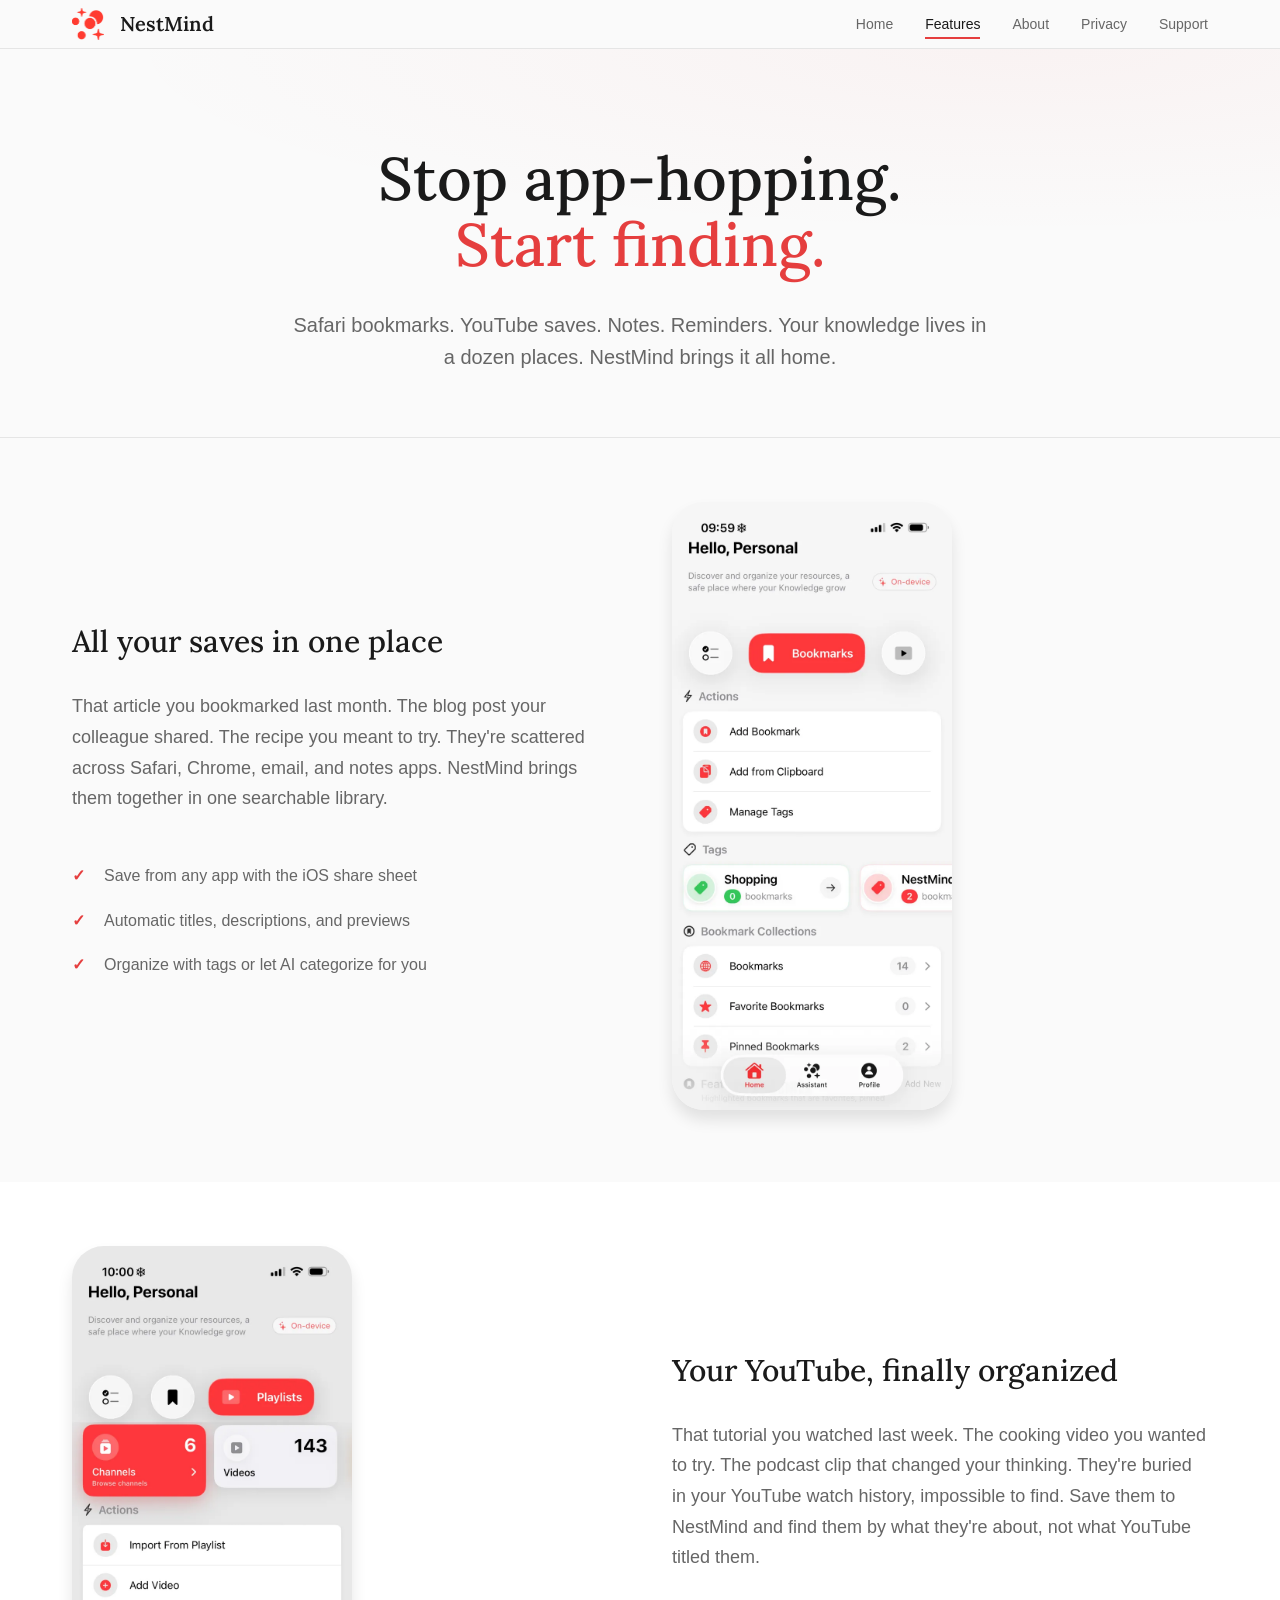
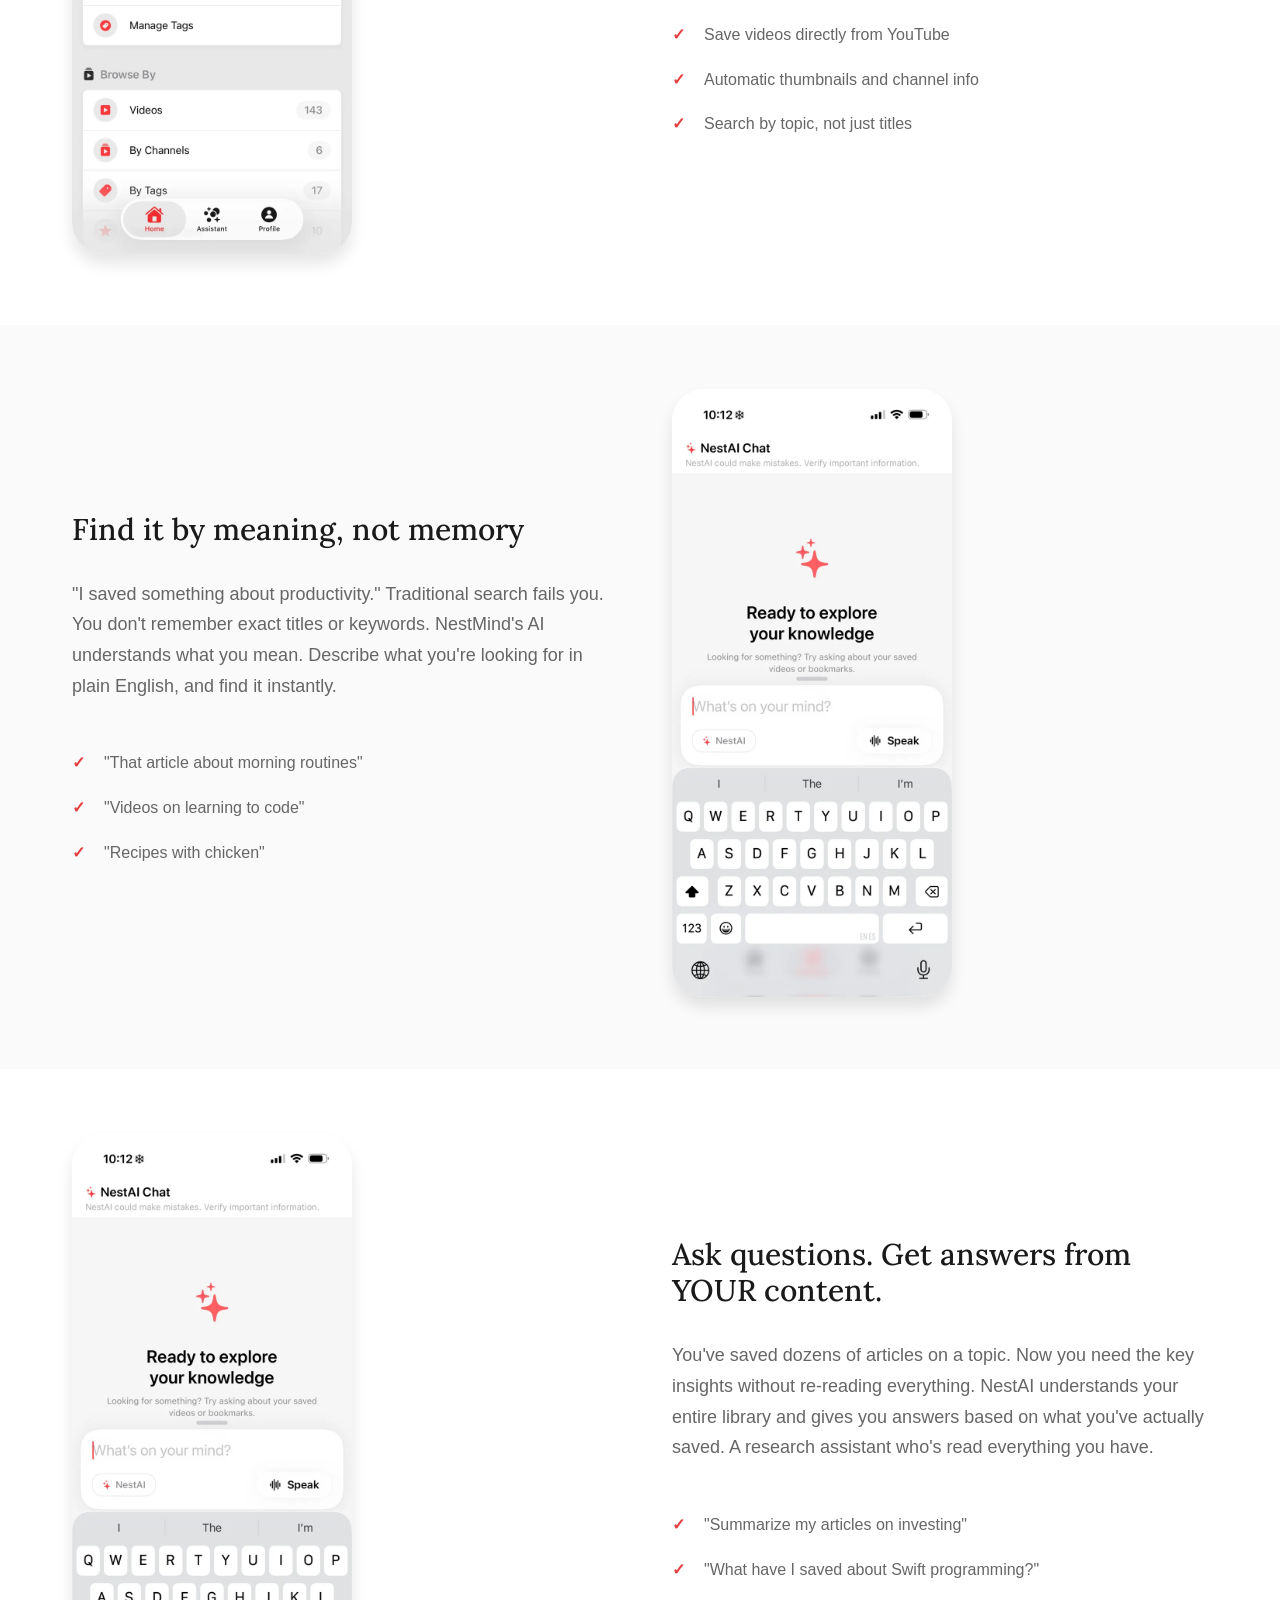
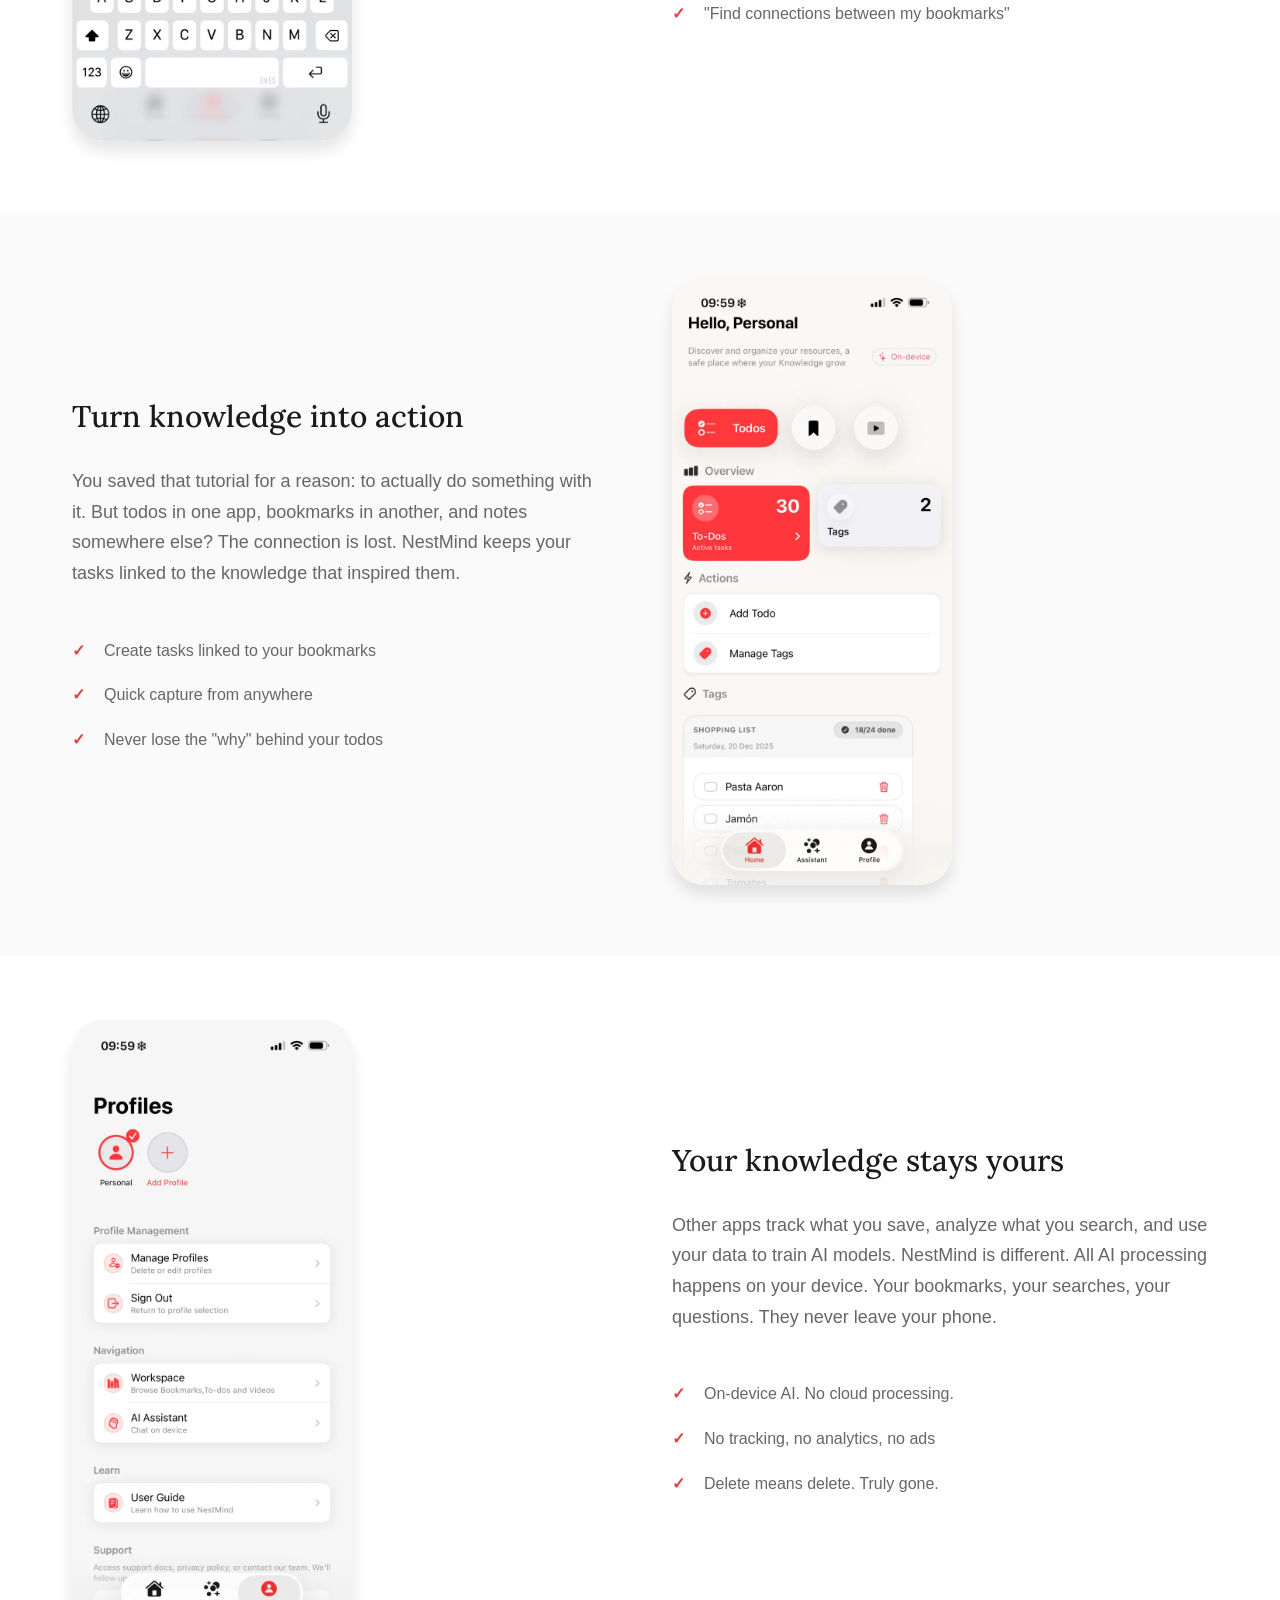
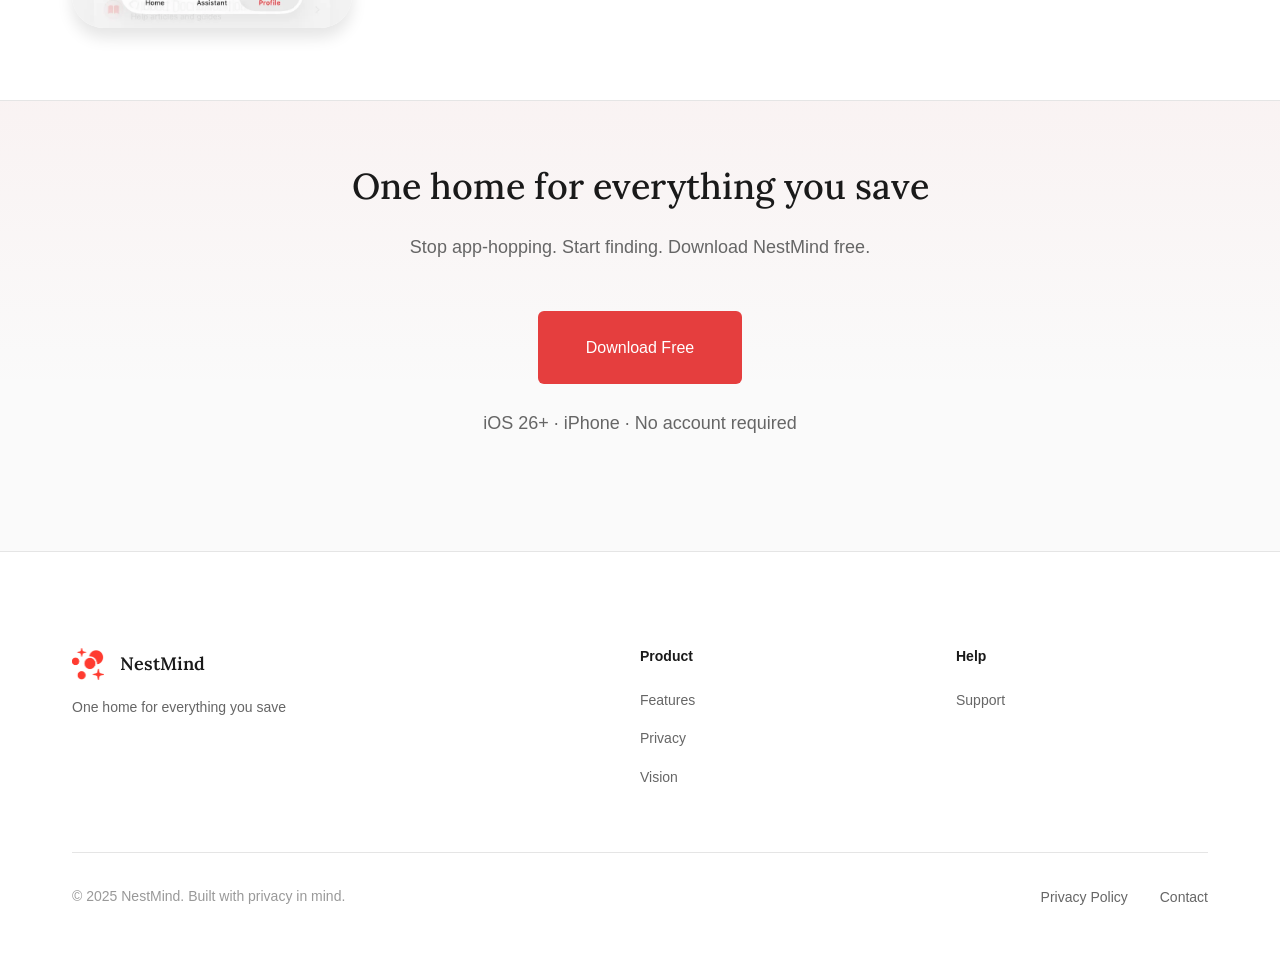
==== commit 87bba376: "more" ====
--- a/features.html
+++ b/features.html
@@ -34,15 +34,18 @@
                         <a href="privacy.html" class="nav-link">Privacy</a>
                         <a href="support.html" class="nav-link">Support</a>
                     </div>
+                    <button class="mobile-menu-toggle" aria-label="Toggle menu">
+                        <span></span>
+                        <span></span>
+                        <span></span>
+                    </button>
                 </div>
             </div>
         </nav>
+        <div class="mobile-menu-overlay"></div>
 
         <!-- Hero -->
-        <section
-            class="hero"
-            style="padding: var(--space-3xl) 0 var(--space-2xl)"
-        >
+        <section class="hero hero--features">
             <div class="container">
                 <h1 class="hero-title" style="text-align: center">
                     Stop app-hopping.<br />
@@ -74,7 +77,7 @@
                             and notes apps. NestMind brings them together in one
                             searchable library.
                         </p>
-                        <ul class="feature-list-simple">
+                        <ul class="feature-list-simple stagger-children">
                             <li>Save from any app with the iOS share sheet</li>
                             <li>
                                 Automatic titles, descriptions, and previews
@@ -120,7 +123,7 @@
                             to NestMind and find them by what they're about, not
                             what YouTube titled them.
                         </p>
-                        <ul class="feature-list-simple">
+                        <ul class="feature-list-simple stagger-children">
                             <li>Save videos directly from YouTube</li>
                             <li>Automatic thumbnails and channel info</li>
                             <li>Search by topic, not just titles</li>
@@ -145,7 +148,7 @@
                             Describe what you're looking for in plain English,
                             and find it instantly.
                         </p>
-                        <ul class="feature-list-simple">
+                        <ul class="feature-list-simple stagger-children">
                             <li>"That article about morning routines"</li>
                             <li>"Videos on learning to code"</li>
                             <li>"Recipes with chicken"</li>
@@ -186,7 +189,7 @@
                             answers based on what you've actually saved. A
                             research assistant who's read everything you have.
                         </p>
-                        <ul class="feature-list-simple">
+                        <ul class="feature-list-simple stagger-children">
                             <li>"Summarize my articles on investing"</li>
                             <li>
                                 "What have I saved about Swift programming?"
@@ -213,7 +216,7 @@
                             is lost. NestMind keeps your tasks linked to the
                             knowledge that inspired them.
                         </p>
-                        <ul class="feature-list-simple">
+                        <ul class="feature-list-simple stagger-children">
                             <li>Create tasks linked to your bookmarks</li>
                             <li>Quick capture from anywhere</li>
                             <li>Never lose the "why" behind your todos</li>
@@ -254,7 +257,7 @@
                             your device. Your bookmarks, your searches, your
                             questions. They never leave your phone.
                         </p>
-                        <ul class="feature-list-simple">
+                        <ul class="feature-list-simple stagger-children">
                             <li>On-device AI. No cloud processing.</li>
                             <li>No tracking, no analytics, no ads</li>
                             <li>Delete means delete. Truly gone.</li>
--- a/css/styles.css
+++ b/css/styles.css
@@ -21,6 +21,8 @@
     --color-border: #e5e5e5;
     --color-accent: #e53e3e;
     --color-accent-hover: #c53030;
+    --color-accent-glow: rgba(229, 62, 62, 0.08);
+    --color-accent-glow-soft: rgba(229, 62, 62, 0.04);
 
     /* Spacing System */
     --space-xs: 8px;
@@ -75,6 +77,8 @@
     --color-text-secondary: #a0a0a0;
     --color-text-tertiary: #6b6b6b;
     --color-border: #2a2a2a;
+    --color-accent-glow: rgba(229, 62, 62, 0.2);
+    --color-accent-glow-soft: rgba(229, 62, 62, 0.1);
     --shadow-sm: 0 1px 2px rgba(0, 0, 0, 0.3);
     --shadow-md: 0 4px 6px rgba(0, 0, 0, 0.4);
     --shadow-lg: 0 10px 15px rgba(0, 0, 0, 0.5);
@@ -163,6 +167,11 @@
     color: var(--color-accent-hover);
 }
 
+:where(a, button):focus-visible {
+    outline: 2px solid var(--color-accent);
+    outline-offset: 2px;
+}
+
 /* ============================================
    LAYOUT
    ============================================ */
@@ -206,6 +215,11 @@
     font-size: var(--text-xl);
     font-weight: 600;
     color: var(--color-text-primary);
+    flex-shrink: 0;
+    transform: translateY(0);
+    transition:
+        color var(--transition-base) var(--ease-in-out),
+        transform var(--transition-base) var(--ease-out);
 }
 
 .nav-logo:hover {
@@ -227,7 +241,10 @@
     color: var(--color-text-secondary);
     font-size: var(--text-sm);
     font-weight: 500;
-    transition: color var(--transition-base) var(--ease-in-out);
+    transform: translateY(0);
+    transition:
+        color var(--transition-base) var(--ease-in-out),
+        transform var(--transition-base) var(--ease-out);
 }
 
 .nav-link::after {
@@ -251,6 +268,130 @@
     width: 100%;
 }
 
+@media (hover: hover) {
+    .nav-link:hover {
+        transform: translateY(-1px);
+    }
+
+    .nav-logo:hover {
+        transform: translateY(-1px);
+    }
+}
+
+/* Mobile Menu Toggle */
+.mobile-menu-toggle {
+    display: none;
+    background: none;
+    border: none;
+    cursor: pointer;
+    padding: var(--space-xs);
+    z-index: 1001;
+    flex-shrink: 0;
+}
+
+.mobile-menu-toggle span {
+    display: block;
+    width: 24px;
+    height: 2px;
+    background-color: var(--color-text-primary);
+    margin: 5px 0;
+    transition: all var(--transition-base) var(--ease-in-out);
+}
+
+.mobile-menu-toggle.active span:nth-child(1) {
+    transform: rotate(45deg) translate(5px, 5px);
+}
+
+.mobile-menu-toggle.active span:nth-child(2) {
+    opacity: 0;
+}
+
+.mobile-menu-toggle.active span:nth-child(3) {
+    transform: rotate(-45deg) translate(5px, -5px);
+}
+
+@media (max-width: 768px) {
+    .mobile-menu-toggle {
+        display: inline-flex;
+        align-items: center;
+        justify-content: center;
+        width: 44px;
+        height: 44px;
+        padding: 0;
+        border: 1px solid var(--color-border);
+        border-radius: 10px;
+        background-color: var(--color-bg-secondary);
+    }
+
+    .nav-links {
+        display: flex;
+        position: fixed;
+        top: 0;
+        right: 0;
+        width: 85vw;
+        max-width: 320px;
+        height: 100vh;
+        height: 100dvh;
+        background-color: var(--color-bg-primary);
+        flex-direction: column;
+        justify-content: flex-start;
+        align-items: flex-start;
+        padding: 80px var(--space-lg) var(--space-lg);
+        padding-top: calc(80px + env(safe-area-inset-top));
+        gap: var(--space-xs);
+        box-shadow: -4px 0 20px rgba(0, 0, 0, 0.1);
+        transform: translateX(100%);
+        opacity: 0;
+        visibility: hidden;
+        pointer-events: none;
+        transition:
+            transform var(--transition-slow) var(--ease-in-out),
+            opacity var(--transition-base) var(--ease-in-out),
+            visibility var(--transition-base) var(--ease-in-out);
+        z-index: 1000;
+        overflow-y: auto;
+        -webkit-overflow-scrolling: touch;
+    }
+
+    .nav-links.active {
+        transform: translateX(0);
+        opacity: 1;
+        visibility: visible;
+        pointer-events: auto;
+    }
+
+    .nav-link {
+        font-size: var(--text-lg);
+        padding: var(--space-sm) 0;
+        width: 100%;
+        border-bottom: 1px solid var(--color-border);
+    }
+
+    .nav-link::after {
+        display: none;
+    }
+
+    .mobile-menu-overlay {
+        position: fixed;
+        top: 0;
+        left: 0;
+        width: 100%;
+        height: 100%;
+        background-color: rgba(0, 0, 0, 0.5);
+        opacity: 0;
+        visibility: hidden;
+        pointer-events: none;
+        transition: all var(--transition-slow) var(--ease-in-out);
+        z-index: 999;
+    }
+
+    .mobile-menu-overlay.active {
+        opacity: 1;
+        visibility: visible;
+        pointer-events: auto;
+    }
+}
+
 /* Theme Toggle */
 .theme-toggle {
     background: none;
@@ -281,6 +422,16 @@
     position: relative;
     padding: var(--space-2xl) 0;
     border-bottom: 1px solid var(--color-border);
+    background-color: var(--color-bg-primary);
+    background-image: radial-gradient(
+        120% 80% at 80% 0%,
+        var(--color-accent-glow-soft),
+        transparent 60%
+    );
+}
+
+.hero--features {
+    padding: var(--space-3xl) 0 var(--space-2xl);
 }
 
 .hero-content {
@@ -343,6 +494,16 @@
     margin-bottom: var(--space-md);
 }
 
+@media (max-width: 640px) {
+    .hero--features {
+        padding: var(--space-2xl) 0 var(--space-xl);
+    }
+
+    .hero-description {
+        font-size: var(--text-lg);
+    }
+}
+
 .hero-subdescription {
     font-size: var(--text-lg);
     line-height: 1.6;
@@ -378,6 +539,14 @@
     transition: all var(--transition-base) var(--ease-in-out);
     font-family: inherit;
     text-decoration: none;
+    transform: translateY(0);
+}
+
+@media (hover: hover) {
+    .btn:hover {
+        transform: translateY(-1px);
+        box-shadow: var(--shadow-sm);
+    }
 }
 
 .btn-primary {
@@ -401,6 +570,11 @@
 .btn-secondary:hover {
     background-color: var(--color-bg-tertiary);
     color: var(--color-text-primary);
+}
+
+.btn:active {
+    transform: translateY(0);
+    box-shadow: none;
 }
 
 .btn-large {
@@ -724,6 +898,12 @@
     padding: var(--space-2xl) 0;
     text-align: center;
     border-top: 1px solid var(--color-border);
+    background-color: var(--color-bg-primary);
+    background-image: linear-gradient(
+        180deg,
+        var(--color-accent-glow-soft),
+        transparent 65%
+    );
 }
 
 .cta-content h2 {
@@ -881,6 +1061,24 @@
 @media (max-width: 1024px) {
     .feature-detail-grid {
         grid-template-columns: 1fr;
+    }
+}
+
+@media (max-width: 640px) {
+    .feature-detail {
+        padding: var(--space-xl) 0;
+    }
+
+    .feature-detail-title {
+        font-size: var(--text-2xl);
+    }
+
+    .feature-detail-description {
+        font-size: var(--text-base);
+    }
+
+    .feature-list-simple li {
+        margin-bottom: var(--space-xs);
     }
 }
 
@@ -1172,6 +1370,11 @@
         transform: none;
         transition: none;
     }
+
+    .phone-mockup img {
+        animation: none;
+        transform: none;
+    }
 }
 
 /* ============================================
@@ -1223,6 +1426,25 @@
     display: flex;
     align-items: center;
     padding: var(--space-3xl) 0;
+    background-color: var(--color-bg-primary);
+    background-image:
+        radial-gradient(
+            120% 80% at 10% 0%,
+            var(--color-accent-glow),
+            transparent 60%
+        ),
+        radial-gradient(
+            120% 80% at 90% 10%,
+            var(--color-accent-glow-soft),
+            transparent 60%
+        );
+}
+
+@media (max-width: 640px) {
+    .landing-hero {
+        padding: var(--space-2xl) 0 var(--space-xl);
+        min-height: auto;
+    }
 }
 
 .landing-hero-grid {
@@ -1272,6 +1494,18 @@
     height: auto;
     border-radius: 32px;
     box-shadow: var(--shadow-lg);
+    transform: translateY(0);
+    animation: phone-float 7s ease-in-out infinite;
+}
+
+@keyframes phone-float {
+    0%,
+    100% {
+        transform: translateY(0);
+    }
+    50% {
+        transform: translateY(-6px);
+    }
 }
 
 @media (max-width: 640px) {
@@ -1436,6 +1670,11 @@
     padding: var(--space-2xl) 0;
     background-color: var(--color-bg-secondary);
     text-align: center;
+    background-image: radial-gradient(
+        120% 80% at 50% 0%,
+        var(--color-accent-glow-soft),
+        transparent 70%
+    );
 }
 
 .final-cta-content h2 {
